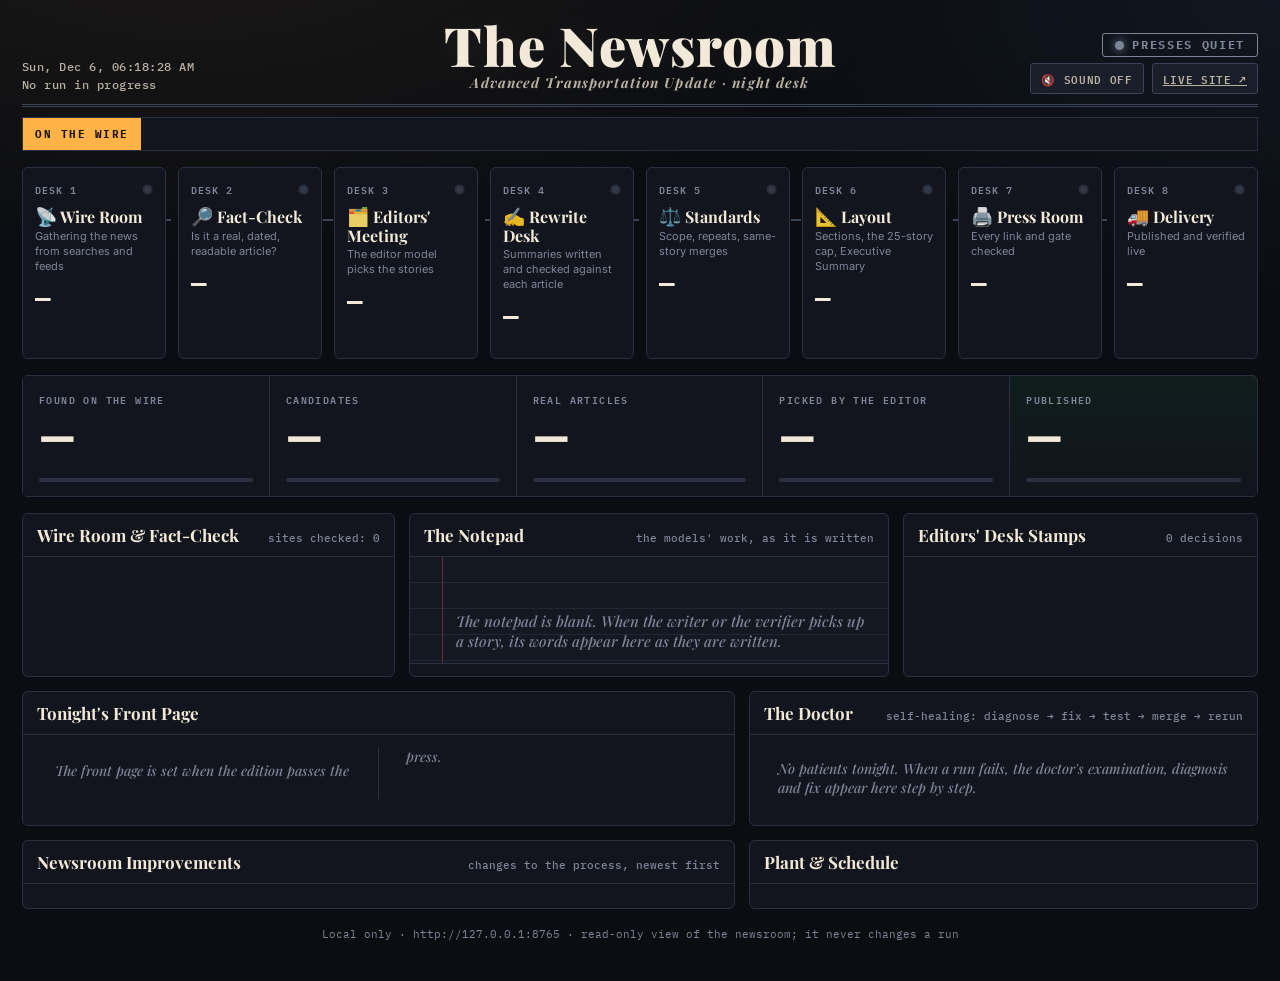
==== dashboard/index.html @ 288a2682 "Local newsroom dashboard: live view of every run at http://127.0.0.1:8765 - newsroom_live.py: best-e" ====
<!doctype html>
<html lang="en">
<head>
<meta charset="utf-8">
<meta name="viewport" content="width=device-width, initial-scale=1">
<title>The Newsroom</title>
<link rel="preconnect" href="https://fonts.googleapis.com">
<link href="https://fonts.googleapis.com/css2?family=Playfair+Display:ital,wght@0,700;0,900;1,700&family=IBM+Plex+Mono:wght@400;600&family=Inter:wght@400;500;600;700&display=swap" rel="stylesheet">
<style>
:root {
  --ink: #0b0d12; --ink2: #12151d; --ink3: #1a1e29; --rule: #2a3040; --rule2: #3a4256;
  --paper: #f2e9d8; --paper-dim: #b9b2a3; --muted: #7d8597;
  --amber: #ffb347; --amber-glow: rgba(255,179,71,.35);
  --green: #3ddc97; --red: #ff5a4e; --blue: #6cb6ff; --violet: #b69cff; --teal: #4fd1c5;
  --serif: "Playfair Display", Georgia, serif; --mono: "IBM Plex Mono", Consolas, monospace; --sans: Inter, "Segoe UI", sans-serif;
}
* { box-sizing: border-box; }
html, body { margin: 0; background: var(--ink); color: var(--paper); font-family: var(--sans); }
body { min-height: 100vh; background:
  radial-gradient(1200px 600px at 15% -10%, rgba(255,179,71,.07), transparent 60%),
  radial-gradient(900px 500px at 100% 0%, rgba(108,182,255,.06), transparent 60%), var(--ink); }
a { color: inherit; }
.wrap { max-width: 1680px; margin: 0 auto; padding: 18px 22px 40px; }

/* Masthead */
.mast { display: grid; grid-template-columns: 1fr auto 1fr; align-items: end; gap: 16px; border-bottom: 3px double var(--rule2); padding-bottom: 10px; }
.mast .left, .mast .right { font: 500 12px/1.5 var(--mono); color: var(--paper-dim); letter-spacing: .04em; }
.mast .right { text-align: right; }
.title { font: 900 54px/1 var(--serif); letter-spacing: .02em; text-align: center; margin: 0; text-shadow: 0 0 30px rgba(242,233,216,.08); }
.title small { display: block; font: italic 700 14px/1.6 var(--serif); color: var(--paper-dim); letter-spacing: .08em; }
.badge { display: inline-flex; align-items: center; gap: 8px; padding: 5px 12px; border-radius: 3px; font: 700 12px/1 var(--mono); letter-spacing: .14em; text-transform: uppercase; border: 1px solid currentColor; }
.badge .dot { width: 9px; height: 9px; border-radius: 50%; background: currentColor; box-shadow: 0 0 10px currentColor; }
.badge.live { color: var(--red); } .badge.live .dot { animation: pulse 1.2s infinite; }
.badge.rehearsal { color: var(--blue); } .badge.doctor { color: var(--violet); } .badge.idle { color: var(--muted); }
.badge.done { color: var(--green); } .badge.failed { color: var(--red); }
@keyframes pulse { 50% { opacity: .25; } }
.controls { display: flex; gap: 8px; justify-content: flex-end; margin-top: 6px; }
.btn { background: var(--ink3); color: var(--paper-dim); border: 1px solid var(--rule2); padding: 5px 10px; border-radius: 3px; font: 600 11px var(--mono); cursor: pointer; letter-spacing: .06em; }
.btn:hover { color: var(--paper); border-color: var(--paper-dim); }

/* Ticker */
.ticker { margin: 10px 0 16px; border: 1px solid var(--rule); background: var(--ink2); height: 34px; overflow: hidden; position: relative; display: flex; align-items: center; }
.ticker .label { flex: none; background: var(--amber); color: #1b1203; font: 800 11px var(--mono); letter-spacing: .14em; padding: 0 12px; height: 100%; display: flex; align-items: center; }
.ticker .track { white-space: nowrap; display: inline-block; padding-left: 100%; animation: scroll 90s linear infinite; font: 500 13px var(--mono); color: var(--paper-dim); }
.ticker .track span { margin-right: 46px; } .ticker .track b { color: var(--amber); font-weight: 600; margin-right: 8px; }
@keyframes scroll { to { transform: translateX(-100%); } }

/* Banner */
.banner { display: none; margin-bottom: 14px; padding: 14px 18px; border-left: 5px solid; background: var(--ink2); font: 600 15px/1.5 var(--sans); }
.banner.show { display: block; animation: slidein .4s ease; }
.banner.ok { border-color: var(--green); } .banner.bad { border-color: var(--red); background: linear-gradient(90deg, rgba(255,90,78,.15), var(--ink2)); }
.banner .big { font: 900 22px var(--serif); letter-spacing: .04em; margin-right: 12px; }
@keyframes slidein { from { opacity: 0; transform: translateY(-6px); } }

/* Floor: the desks */
.floor { position: relative; display: grid; grid-template-columns: repeat(8, 1fr); gap: 12px; margin-bottom: 16px; }
.conveyor { position: absolute; left: 4%; right: 4%; top: 52px; height: 2px; background: repeating-linear-gradient(90deg, var(--rule2) 0 10px, transparent 10px 18px); z-index: 0; }
.desk { position: relative; z-index: 1; background: var(--ink2); border: 1px solid var(--rule); border-radius: 6px; padding: 12px 12px 10px; min-height: 150px; transition: border-color .4s, box-shadow .4s, transform .4s; }
.desk.active { border-color: var(--amber); box-shadow: 0 0 0 1px var(--amber), 0 0 28px var(--amber-glow); transform: translateY(-3px); }
.desk.done { border-color: rgba(61,220,151,.55); }
.desk.failed { border-color: var(--red); box-shadow: 0 0 24px rgba(255,90,78,.35); }
.desk .top { display: flex; align-items: center; justify-content: space-between; }
.desk .num { font: 600 10px var(--mono); color: var(--muted); letter-spacing: .1em; }
.lamp { width: 11px; height: 11px; border-radius: 50%; background: #333a48; box-shadow: inset 0 0 3px #000; }
.desk.active .lamp { background: var(--amber); box-shadow: 0 0 12px var(--amber); animation: pulse 1s infinite; }
.desk.done .lamp { background: var(--green); box-shadow: 0 0 8px var(--green); }
.desk.failed .lamp { background: var(--red); box-shadow: 0 0 12px var(--red); }
.desk h3 { margin: 8px 0 2px; font: 700 16px/1.15 var(--serif); }
.desk .role { font: 400 11px/1.35 var(--sans); color: var(--muted); min-height: 30px; }
.desk .stat { font: 700 26px/1 var(--mono); margin-top: 10px; color: var(--paper); }
.desk .stat small { font: 500 11px var(--mono); color: var(--paper-dim); margin-left: 4px; }
.desk .sub { font: 500 11px/1.4 var(--mono); color: var(--paper-dim); margin-top: 4px; min-height: 16px; }
.desk .icon { font-size: 18px; opacity: .9; }
.paper-fly { position: absolute; top: 46px; width: 14px; height: 10px; background: var(--paper); border-radius: 1px; z-index: 2; box-shadow: 0 0 8px rgba(242,233,216,.6); pointer-events: none; }

/* Funnel */
.funnel { display: grid; grid-template-columns: repeat(5, 1fr); gap: 0; margin-bottom: 16px; border: 1px solid var(--rule); border-radius: 6px; overflow: hidden; }
.fstep { padding: 14px 16px; background: var(--ink2); position: relative; border-right: 1px solid var(--rule); }
.fstep:last-child { border-right: 0; background: linear-gradient(180deg, rgba(61,220,151,.08), var(--ink2)); }
.fstep .k { font: 600 10px var(--mono); letter-spacing: .14em; color: var(--muted); text-transform: uppercase; }
.fstep .v { font: 900 40px/1.1 var(--serif); margin-top: 4px; }
.fstep .d { font: 500 11px var(--mono); color: var(--red); min-height: 14px; }
.fstep .bar { height: 4px; background: var(--rule); margin-top: 8px; border-radius: 2px; overflow: hidden; }
.fstep .bar i { display: block; height: 100%; background: var(--amber); width: 0; transition: width .8s ease; }
.fstep:last-child .bar i { background: var(--green); }

/* Panels */
.grid3 { display: grid; grid-template-columns: 1.05fr 1.35fr 1fr; gap: 14px; margin-bottom: 14px; }
.grid2 { display: grid; grid-template-columns: 1.4fr 1fr; gap: 14px; margin-bottom: 14px; }
.panel { background: var(--ink2); border: 1px solid var(--rule); border-radius: 6px; display: flex; flex-direction: column; min-height: 0; }
.panel > header { display: flex; justify-content: space-between; align-items: baseline; padding: 10px 14px; border-bottom: 1px solid var(--rule); }
.panel > header h2 { margin: 0; font: 700 17px var(--serif); }
.panel > header .meta { font: 500 11px var(--mono); color: var(--muted); }
.scroll { overflow-y: auto; max-height: 470px; padding: 6px 0; }
.grid3 .panel > .scroll { flex: 1; max-height: 700px; }
.scroll::-webkit-scrollbar { width: 8px; } .scroll::-webkit-scrollbar-thumb { background: var(--rule2); border-radius: 4px; }

/* Wire log */
.wl { display: grid; grid-template-columns: 54px 1fr auto; gap: 8px; padding: 4px 14px; font: 400 12px/1.45 var(--mono); border-bottom: 1px dashed rgba(58,66,86,.45); animation: fadein .35s ease; }
.wl .t { color: var(--muted); } .wl .h { color: var(--paper); overflow: hidden; text-overflow: ellipsis; white-space: nowrap; }
.wl .h em { color: var(--paper-dim); font-style: normal; }
.wl .r { font-weight: 600; } .wl .r.ok { color: var(--green); } .wl .r.no { color: var(--red); } .wl .r.info { color: var(--blue); }
.wl .why { grid-column: 2 / 4; color: var(--muted); font-size: 11px; margin-top: -2px; overflow: hidden; text-overflow: ellipsis; white-space: nowrap; }
@keyframes fadein { from { opacity: 0; transform: translateX(-4px); } }

/* Notepad */
.notepad { position: relative; flex: 1; background:
  repeating-linear-gradient(180deg, transparent 0 25px, rgba(108,182,255,.10) 25px 26px), #141821; padding: 14px 18px 12px 46px; height: 470px; overflow: hidden; display: flex; flex-direction: column; }
.np-body { flex: 1; min-height: 0; overflow-y: auto; scrollbar-width: none; } .np-body::-webkit-scrollbar { display: none; }
.notepad::before { content: ""; position: absolute; left: 32px; top: 0; bottom: 0; width: 1px; background: rgba(255,90,78,.35); }
.np-head { font: 600 11px var(--mono); color: var(--amber); letter-spacing: .1em; text-transform: uppercase; display: flex; gap: 10px; align-items: center; flex-wrap: wrap; }
.np-head .who { color: #1b1203; background: var(--amber); padding: 2px 7px; border-radius: 2px; }
.np-head .who.verifier { background: var(--violet); }
.np-subject { font: italic 700 17px/1.3 var(--serif); color: var(--paper); margin: 8px 0 10px; }
.np-text { font: 400 13.5px/26px var(--mono); color: #dfe6f3; white-space: pre-wrap; word-break: break-word; }
.np-text .cur { display: inline-block; width: 8px; height: 15px; background: var(--amber); vertical-align: -2px; animation: pulse .8s infinite; }
.np-idle { color: var(--muted); font: italic 500 15px var(--serif); margin-top: 40px; }
.np-history { border-top: 1px solid var(--rule); padding: 6px 0; max-height: 170px; overflow-y: auto; }
.np-hist { display: grid; grid-template-columns: 54px 120px 1fr; gap: 8px; padding: 3px 14px; font: 400 11.5px/1.4 var(--mono); color: var(--paper-dim); cursor: pointer; }
.np-hist:hover { background: var(--ink3); } .np-hist .p { color: var(--amber); overflow: hidden; text-overflow: ellipsis; white-space: nowrap; }
.np-hist .s { overflow: hidden; text-overflow: ellipsis; white-space: nowrap; }

/* Stamps */
.card { position: relative; margin: 8px 12px; padding: 10px 12px 10px; background: var(--paper); color: #1d1a14; border-radius: 2px; box-shadow: 0 3px 0 rgba(0,0,0,.35); animation: drop .35s cubic-bezier(.2,1.4,.4,1); }
.card .ct { font: 700 13px/1.3 var(--serif); padding-right: 92px; }
.card .cr { font: 400 11px/1.4 var(--sans); color: #5b5446; margin-top: 4px; padding-right: 10px; }
.stamp { position: absolute; right: 8px; top: 8px; transform: rotate(-9deg); font: 900 11px var(--mono); letter-spacing: .1em; padding: 3px 6px; border: 2.5px solid; border-radius: 3px; opacity: .88; mix-blend-mode: multiply; animation: thunk .3s ease-out; }
.st-green { color: #0f8a55; } .st-red { color: #c62f24; } .st-blue { color: #1f6fbf; } .st-violet { color: #6a46c9; } .st-amber { color: #b0650a; } .st-gray { color: #6b6b6b; }
@keyframes drop { from { opacity: 0; transform: translateY(-14px) rotate(-1deg); } }
@keyframes thunk { 0% { transform: rotate(-9deg) scale(2.2); opacity: 0; } 70% { transform: rotate(-9deg) scale(.92); opacity: .95; } }
.filters { display: flex; flex-wrap: wrap; gap: 6px; padding: 8px 12px 0; }
.chip { font: 600 10px var(--mono); padding: 3px 7px; border-radius: 10px; background: var(--ink3); border: 1px solid var(--rule2); color: var(--paper-dim); cursor: pointer; letter-spacing: .05em; }
.chip.on { background: var(--paper); color: var(--ink); }

/* Front page */
.front { padding: 12px 18px 16px; columns: 2; column-gap: 28px; column-rule: 1px solid var(--rule); }
.front section { break-inside: avoid; margin-bottom: 14px; }
.front h4 { margin: 0 0 6px; font: 700 11px var(--mono); letter-spacing: .14em; text-transform: uppercase; color: var(--amber); border-bottom: 1px solid var(--rule); padding-bottom: 4px; }
.front a { display: block; font: 700 14px/1.3 var(--serif); text-decoration: none; margin: 6px 0; }
.front a:hover { color: var(--amber); }
.front a span { display: block; font: 400 11px var(--mono); color: var(--muted); margin-top: 2px; }

/* Doctor */
.steps { padding: 10px 14px 14px; }
.step { display: grid; grid-template-columns: 24px 1fr; gap: 10px; padding: 6px 0; position: relative; }
.step::before { content: ""; position: absolute; left: 11px; top: 26px; bottom: -6px; width: 2px; background: var(--rule2); }
.step:last-child::before { display: none; }
.step .b { width: 24px; height: 24px; border-radius: 50%; border: 2px solid var(--violet); display: grid; place-items: center; font: 700 11px var(--mono); color: var(--violet); background: var(--ink); }
.step .k { font: 700 12px var(--mono); letter-spacing: .08em; text-transform: uppercase; color: var(--violet); }
.step .x { font: 400 12.5px/1.45 var(--sans); color: var(--paper); margin-top: 2px; }
.step pre { white-space: pre-wrap; font: 400 11px/1.4 var(--mono); color: var(--paper-dim); background: var(--ink); border: 1px solid var(--rule); padding: 8px; margin: 6px 0 0; max-height: 140px; overflow: auto; }
.empty { color: var(--muted); font: italic 500 14px var(--serif); padding: 14px; }

/* Status + timeline */
.status { display: grid; grid-template-columns: 1fr 1fr; gap: 10px; padding: 12px 14px; }
.svc { display: flex; align-items: center; gap: 8px; font: 500 12px var(--mono); }
.svc .lamp.on { background: var(--green); box-shadow: 0 0 8px var(--green); } .svc .lamp.off { background: var(--red); box-shadow: 0 0 8px var(--red); }
.gauge { grid-column: 1 / 3; }
.gauge .lbl { display: flex; justify-content: space-between; font: 500 11px var(--mono); color: var(--paper-dim); }
.gauge .g { height: 8px; background: var(--rule); border-radius: 4px; overflow: hidden; margin-top: 4px; }
.gauge .g i { display: block; height: 100%; background: linear-gradient(90deg, var(--green), var(--amber), var(--red)); transition: width 1s; }
.sched { grid-column: 1 / 3; border-top: 1px solid var(--rule); padding-top: 8px; }
.sched div { display: grid; grid-template-columns: 96px 1fr; font: 400 12px/1.7 var(--mono); color: var(--paper-dim); }
.sched b { color: var(--amber); font-weight: 600; }
.countdown { grid-column: 1 / 3; text-align: center; border: 1px solid var(--rule2); border-radius: 6px; padding: 10px; background: var(--ink); }
.countdown .k { font: 600 10px var(--mono); letter-spacing: .16em; color: var(--muted); }
.countdown .v { font: 700 34px/1.1 var(--mono); color: var(--amber); }
.tl { padding: 6px 14px 12px; }
.tl .it { display: grid; grid-template-columns: 92px 1fr; gap: 10px; padding: 7px 0; border-bottom: 1px dashed rgba(58,66,86,.5); }
.tl .w { font: 600 11px var(--mono); color: var(--muted); }
.tl .h { font: 700 13px var(--serif); } .tl .h .by { font: 600 9px var(--mono); padding: 1px 5px; border-radius: 2px; margin-left: 6px; letter-spacing: .08em; vertical-align: 2px; }
.tl .h .by.c { background: rgba(255,179,71,.18); color: var(--amber); } .tl .h .by.d { background: rgba(182,156,255,.18); color: var(--violet); }
.tl .t { font: 400 11.5px/1.45 var(--sans); color: var(--paper-dim); margin-top: 2px; }
footer.foot { color: var(--muted); font: 400 11px var(--mono); text-align: center; margin-top: 18px; }

@media (max-width: 1250px) { .floor { grid-template-columns: repeat(4, 1fr); } .conveyor { display: none; } .grid3, .grid2 { grid-template-columns: 1fr; } .funnel { grid-template-columns: repeat(2, 1fr); } }
@media (max-width: 640px) { .wrap { padding: 12px 16px 30px; } .floor { grid-template-columns: 1fr 1fr; } .title { font-size: 34px; } .mast { grid-template-columns: 1fr; } .mast .right { text-align: left; } .front { columns: 1; } }
</style>
</head>
<body>
<div class="wrap">
  <div class="mast">
    <div class="left"><div id="clock">—</div><div id="runlabel">No run in progress</div><div id="elapsed"></div></div>
    <h1 class="title">The Newsroom<small>Advanced Transportation Update · night desk</small></h1>
    <div class="right">
      <span id="badge" class="badge idle"><span class="dot"></span><span id="badgetext">Presses quiet</span></span>
      <div class="controls"><button class="btn" id="sound">🔇 SOUND OFF</button><a class="btn" href="https://news.peterjwhite.org" target="_blank" rel="noopener">LIVE SITE ↗</a></div>
    </div>
  </div>

  <div class="ticker"><div class="label">ON THE WIRE</div><div class="track" id="ticker"><span>Waiting for the first wire of the night…</span></div></div>
  <div class="banner" id="banner"></div>

  <div class="floor" id="floor"><div class="conveyor"></div></div>

  <div class="funnel" id="funnel"></div>

  <div class="grid3">
    <div class="panel">
      <header><h2>Wire Room &amp; Fact-Check</h2><span class="meta" id="wiremeta">sites checked: 0</span></header>
      <div class="scroll" id="wirelog"></div>
    </div>
    <div class="panel">
      <header><h2>The Notepad</h2><span class="meta" id="npmeta">the models' work, as it is written</span></header>
      <div class="notepad" id="notepad"><div class="np-idle">The notepad is blank. When the writer or the verifier picks up a story, its words appear here as they are written.</div></div>
      <div class="np-history" id="nphistory"></div>
    </div>
    <div class="panel">
      <header><h2>Editors' Desk Stamps</h2><span class="meta" id="stampmeta">0 decisions</span></header>
      <div class="filters" id="filters"></div>
      <div class="scroll" id="stamps"></div>
    </div>
  </div>

  <div class="grid2">
    <div class="panel">
      <header><h2 id="fronttitle">Tonight's Front Page</h2><span class="meta" id="frontmeta"></span></header>
      <div class="front" id="front"><div class="empty">The front page is set when the edition passes the press.</div></div>
    </div>
    <div class="panel">
      <header><h2>The Doctor</h2><span class="meta">self-healing: diagnose → fix → test → merge → rerun</span></header>
      <div class="steps" id="doctor"><div class="empty">No patients tonight. When a run fails, the doctor's examination, diagnosis and fix appear here step by step.</div></div>
    </div>
  </div>

  <div class="grid2">
    <div class="panel">
      <header><h2>Newsroom Improvements</h2><span class="meta">changes to the process, newest first</span></header>
      <div class="tl scroll" id="timeline"></div>
    </div>
    <div class="panel">
      <header><h2>Plant &amp; Schedule</h2><span class="meta" id="statusmeta"></span></header>
      <div class="status" id="status"></div>
    </div>
  </div>
  <footer class="foot">Local only · http://127.0.0.1:8765 · read-only view of the newsroom; it never changes a run</footer>
</div>

<script>
"use strict";
const DESKS = [
  { id: "wire", name: "Wire Room", icon: "📡", role: "Gathering the news from searches and feeds" },
  { id: "factcheck", name: "Fact-Check", icon: "🔎", role: "Is it a real, dated, readable article?" },
  { id: "editors", name: "Editors' Meeting", icon: "🗂️", role: "The editor model picks the stories" },
  { id: "rewrite", name: "Rewrite Desk", icon: "✍️", role: "Summaries written and checked against each article" },
  { id: "standards", name: "Standards", icon: "⚖️", role: "Scope, repeats, same-story merges" },
  { id: "layout", name: "Layout", icon: "📐", role: "Sections, the 25-story cap, Executive Summary" },
  { id: "press", name: "Press Room", icon: "🖨️", role: "Every link and gate checked" },
  { id: "delivery", name: "Delivery", icon: "🚚", role: "Published and verified live" },
];
const STAMP_COLORS = { "APPROVED": "green", "VERIFIED": "green", "OFFICIAL SOURCE": "green", "SPIKED": "red", "OFF-TOPIC": "red", "REPEAT": "gray",
  "CUT FOR SPACE": "amber", "MERGED": "blue", "MOVED": "blue", "REWRITTEN": "violet", "FALLBACK": "amber", "SET ASIDE": "gray",
  "NOT THE LEAD": "gray", "DEAD LINK": "red", "REFUSED": "red", "UPDATE": "blue" };
const $ = (id) => document.getElementById(id);
const esc = (s) => String(s ?? "").replace(/[&<>"]/g, (c) => ({ "&": "&amp;", "<": "&lt;", ">": "&gt;", '"': "&quot;" }[c]));
const hhmm = (t) => { try { return new Date(t).toLocaleTimeString([], { hour: "2-digit", minute: "2-digit", second: "2-digit", hour12: false }); } catch { return ""; } };

let S;
function fresh() {
  return { mode: null, label: "", started: null, ended: null, status: null, active: null, desk: {}, stamps: [], stampFilter: "ALL",
    wire: [], ticker: [], ink: null, history: [], doctor: [], checked: 0, kept: 0, spiked: 0, picks: 0, picked: null,
    gathered: null, candidates: null, written: 0, published: null, front: null, final: {} };
}
S = fresh();
let replaying = false;

/* ---------- sound (off by default) ---------- */
let soundOn = false, actx = null, lastTick = 0;
try { soundOn = localStorage.getItem("newsroom-sound") === "on"; } catch {}
function tone(freq, dur, type = "square", vol = 0.03) {
  if (!soundOn || replaying) return;
  try {
    actx = actx || new (window.AudioContext || window.webkitAudioContext)();
    const o = actx.createOscillator(), g = actx.createGain();
    o.type = type; o.frequency.value = freq; g.gain.value = vol;
    g.gain.exponentialRampToValueAtTime(0.0001, actx.currentTime + dur);
    o.connect(g); g.connect(actx.destination); o.start(); o.stop(actx.currentTime + dur);
  } catch {}
}
const sfx = {
  tick() { const n = performance.now(); if (n - lastTick > 70) { lastTick = n; tone(1800 + Math.random() * 400, 0.025, "square", 0.012); } },
  stamp() { tone(110, 0.12, "triangle", 0.09); },
  bell() { tone(1318, 0.9, "sine", 0.05); setTimeout(() => tone(1760, 0.8, "sine", 0.04), 140); },
  alarm() { tone(220, 0.35, "sawtooth", 0.05); setTimeout(() => tone(185, 0.45, "sawtooth", 0.05), 380); },
};
function paintSound() { $("sound").textContent = soundOn ? "🔊 SOUND ON" : "🔇 SOUND OFF"; }
$("sound").onclick = () => { soundOn = !soundOn; try { localStorage.setItem("newsroom-sound", soundOn ? "on" : "off"); } catch {} paintSound(); sfx.tick(); };
paintSound();

/* ---------- desks ---------- */
function buildFloor() {
  const floor = $("floor");
  floor.querySelectorAll(".desk").forEach((d) => d.remove());
  DESKS.forEach((d, i) => {
    const el = document.createElement("div");
    el.className = "desk"; el.id = "desk-" + d.id;
    el.innerHTML = `<div class="top"><span class="num">DESK ${i + 1}</span><span class="lamp"></span></div>
      <h3><span class="icon">${d.icon}</span> ${d.name}</h3><div class="role">${d.role}</div>
      <div class="stat" id="stat-${d.id}">—</div><div class="sub" id="sub-${d.id}"></div>`;
    floor.appendChild(el);
  });
}
function setStat(id, main, small = "", sub) {
  const s = $("stat-" + id); if (!s) return;
  s.innerHTML = `${esc(main)}${small ? `<small>${esc(small)}</small>` : ""}`;
  if (sub !== undefined) $("sub-" + id).textContent = sub;
}
function activate(id) {
  if (!DESKS.some((d) => d.id === id)) return;
  const order = DESKS.map((d) => d.id), idx = order.indexOf(id);
  if (S.active && order.indexOf(S.active) > idx) return; // never go backwards (late events from a slower step)
  order.forEach((d, i) => {
    const el = $("desk-" + d); if (!el) return;
    el.classList.toggle("active", i === idx);
    if (i < idx) el.classList.add("done");
  });
  if (S.active !== id && !replaying) flyPaper(S.active, id);
  S.active = id;
}
function flyPaper(from, to) {
  const f = $("desk-" + from), t = $("desk-" + to), floor = $("floor");
  if (!f || !t) return;
  const fr = floor.getBoundingClientRect(), a = f.getBoundingClientRect(), b = t.getBoundingClientRect();
  const p = document.createElement("div"); p.className = "paper-fly";
  p.style.left = (a.left - fr.left + a.width / 2) + "px"; floor.appendChild(p);
  p.animate([{ left: p.style.left, opacity: 1 }, { left: (b.left - fr.left + b.width / 2) + "px", opacity: 0.2 }], { duration: 900, easing: "ease-in-out" })
    .onfinish = () => p.remove();
}

/* ---------- funnel ---------- */
function renderFunnel() {
  const steps = [
    ["Found on the wire", S.gathered], ["Candidates", S.candidates], ["Real articles", S.kept || null],
    ["Picked by the editor", S.picked], ["Published", S.published],
  ];
  const top = Math.max(...steps.map((s) => s[1] || 0), 1);
  $("funnel").innerHTML = steps.map(([k, v], i) => {
    const prev = i ? steps[i - 1][1] : null;
    const final = [true, true, S.final.factcheck, S.final.editors, S.final.press][i];
    const drop = !final ? (v != null ? "counting…" : "") : v != null && prev != null && prev > v ? `−${prev - v} cut` : "";
    return `<div class="fstep"><div class="k">${k}</div><div class="v">${v == null ? "—" : v}</div><div class="d">${drop}</div>
      <div class="bar"><i style="width:${v ? Math.max(3, (100 * v) / top) : 0}%"></i></div></div>`;
  }).join("");
}

/* ---------- wire log + ticker ---------- */
const wireRow = (w) => `<div class="wl"><span class="t">${hhmm(w.t)}</span><span class="h">${w.head}</span><span class="r ${w.cls}">${esc(w.res)}</span>${w.why ? `<span class="why">${esc(w.why)}</span>` : ""}</div>`;
function wireLine(t, head, res, cls, why) {
  const w = { t, head, res, cls, why };
  S.wire.unshift(w); S.wire.length = Math.min(S.wire.length, 250);
  if (replaying) return;
  const box = $("wirelog"); box.querySelector(".empty")?.remove();
  box.insertAdjacentHTML("afterbegin", wireRow(w));  // only the new row animates in
  while (box.children.length > 160) box.lastElementChild.remove();
  wireMeta();
}
function wireMeta() { $("wiremeta").textContent = `sites checked: ${S.checked} · kept ${S.kept} · spiked ${S.spiked}`; }
function renderWire() {
  $("wirelog").innerHTML = S.wire.slice(0, 160).map(wireRow).join("") || `<div class="empty">Quiet on the wire.</div>`;
  $("wirelog").querySelectorAll(".wl").forEach((r) => r.style.animation = "none");
  wireMeta();
}
function addTicker(items) {
  S.ticker.push(...items); S.ticker = S.ticker.slice(-60);
  if (!replaying) renderTicker();
}
// The ticker takes new headlines only between passes, so the scroll never jumps back to the start.
let tickerStale = false;
function renderTicker(force) {
  if (!S.ticker.length) return;
  const track = $("ticker");
  if (!force && track.dataset.live) { tickerStale = true; return; }
  track.dataset.live = "1"; tickerStale = false;
  track.innerHTML = S.ticker.slice(-40).map((x) => `<span><b>${esc(x.source || "WIRE")}</b>${esc(x.title)}</span>`).join("");
}
$("ticker").addEventListener("animationiteration", () => { if (tickerStale) renderTicker(true); });

/* ---------- notepad ---------- */
function inkStart(e) {
  if (S.ink) inkEnd({ id: S.ink.id, ok: true });
  S.ink = { id: e.id, label: e.label, model: e.model, subject: e.subject, text: "", t: e.t, purpose: e.purpose };
  activate(e.desk);
  if (!replaying) renderInk();
}
function inkWrite(e) {
  if (!S.ink || S.ink.id !== e.id) return;
  S.ink.text += e.text; if (S.ink.text.length > 6000) S.ink.text = "…" + S.ink.text.slice(-5000);
  if (!replaying) { renderInk(); sfx.tick(); }
}
function inkEnd(e) {
  if (!S.ink || S.ink.id !== e.id) return;
  S.history.unshift({ ...S.ink, ok: e.ok !== false });
  S.history.length = Math.min(S.history.length, 120);
  if (S.ink.purpose === "story_summary") { S.written++; setStat("rewrite", S.written, " written"); }
  if (!replaying) { renderHistory(); renderInk(S.history[0]); }
}
// Fields the editor still fills in but nobody reads (the retired "Administration wins" feature, ids).
const QUIET_KEYS = /^(win_|eo_|is_administration_win|innovative_uas_use|confidence|primary_article_id|cluster_id|article_ids)/;
function prettyInk(text) {
  // Structured answers arrive as JSON; show them as plain notes while they are typed.
  const lines = text.replace(/[{}\[\]]/g, "").replace(/"([a-z_]+)":\s*/g, (m, k) => `\n@@${k}@@`).split("\n");
  return lines.map((line) => {
    const m = line.match(/^@@([a-z_]+)@@(.*)$/);
    if (!m) return /^[\s",.:…]*$/.test(line) || /^[a-z_]*":/.test(line.trim()) ? null : line.trim();
    const key = m[1], value = m[2].trim().replace(/,$/, "");
    if (QUIET_KEYS.test(key) || /^(false|""|null|)$/.test(value)) return null;
    const label = key === "canonical_title" ? "STORY" : key.replace(/_/g, " ").toUpperCase();
    return `${label}: ${value.replace(/^"|"$/g, "")}`;
  }).filter((l) => l).join("\n");
}
function renderInk(item) {
  const ink = item || S.ink;
  if (!ink) return;
  const verifier = /gemma/i.test(ink.model || "");
  $("notepad").innerHTML = `<div class="np-head"><span class="who ${verifier ? "verifier" : ""}">${verifier ? "VERIFIER" : "WRITER"} · ${esc(ink.model)}</span><span>${esc(ink.label)}</span><span style="color:var(--muted)">${hhmm(ink.t)}</span></div>
    <div class="np-subject">${esc(ink.subject || "")}</div><div class="np-body"><div class="np-text">${esc(prettyInk(ink.text))}${item ? "" : '<span class="cur"></span>'}</div></div>`;
  const body = $("notepad").querySelector(".np-body"); body.scrollTop = body.scrollHeight;
}
function renderHistory() {
  $("nphistory").innerHTML = S.history.slice(0, 60).map((h, i) =>
    `<div class="np-hist" data-i="${i}"><span>${hhmm(h.t)}</span><span class="p">${esc(h.label)}</span><span class="s">${h.ok ? "" : "⚠ "}${esc(h.subject || h.text.slice(0, 80))}</span></div>`).join("");
  $("npmeta").textContent = `${S.history.length} notes so far`;
}
$("nphistory").onclick = (ev) => { const r = ev.target.closest(".np-hist"); if (r) renderInk(S.history[+r.dataset.i]); };

/* ---------- stamps ---------- */
const stampCard = (s) => `<div class="card"><div class="ct">${esc(s.title || "(edition)")}</div>
      <div class="cr">${esc(s.reason)}</div><span class="stamp st-${STAMP_COLORS[s.stamp] || "gray"}">${esc(s.stamp)}</span></div>`;
let stampChips = 0;
function addStamp(stamp, title, reason, desk, t) {
  const s = { stamp, title, reason, desk, t };
  S.stamps.unshift(s); S.stamps.length = Math.min(S.stamps.length, 600);
  if (replaying) return;
  if (S.stampFilter === "ALL" || S.stampFilter === stamp) {
    const box = $("stamps"); box.querySelector(".empty")?.remove();
    box.insertAdjacentHTML("afterbegin", stampCard(s));
    while (box.children.length > 80) box.lastElementChild.remove();
  }
  clearTimeout(stampChips); stampChips = setTimeout(renderChips, 400);
  sfx.stamp();
}
function renderChips() {
  const counts = {}; S.stamps.forEach((s) => counts[s.stamp] = (counts[s.stamp] || 0) + 1);
  const kinds = ["ALL", ...Object.keys(counts).sort((a, b) => counts[b] - counts[a])];
  $("filters").innerHTML = kinds.map((k) => `<span class="chip ${S.stampFilter === k ? "on" : ""}" data-k="${k}">${k}${k === "ALL" ? "" : " " + counts[k]}</span>`).join("");
  $("stampmeta").textContent = `${S.stamps.length} decisions`;
}
function renderStamps() {
  renderChips();
  const list = S.stamps.filter((s) => S.stampFilter === "ALL" || s.stamp === S.stampFilter).slice(0, 80);
  $("stamps").innerHTML = list.map(stampCard).join("") || `<div class="empty">No decisions yet.</div>`;
  $("stamps").querySelectorAll(".card, .stamp").forEach((c) => c.style.animation = "none");
}
$("filters").onclick = (ev) => { const c = ev.target.closest(".chip"); if (c) { S.stampFilter = c.dataset.k; renderStamps(); } };

/* ---------- front page ---------- */
function renderFront(sections, title, meta) {
  $("fronttitle").textContent = title; $("frontmeta").textContent = meta || "";
  const names = Object.keys(sections || {});
  $("front").innerHTML = names.length ? names.map((n) => `<section><h4>${esc(n)}</h4>${sections[n].map((s) =>
    `<a href="${esc(s.url)}" target="_blank" rel="noopener">${esc(s.title)}<span>${esc(s.source)}</span></a>`).join("")}</section>`).join("")
    : `<div class="empty">The front page is set when the edition passes the press.</div>`;
}

/* ---------- doctor ---------- */
const DOC_STEPS = { exam: "Examination", diagnosis: "Diagnosis", fix: "Fix prepared & tested", merged: "Merged & rerun", held: "Held for your OK", report: "Report" };
function renderDoctor() {
  if (!S.doctor.length) return;
  $("doctor").innerHTML = S.doctor.map((d, i) => `<div class="step"><div class="b">${i + 1}</div><div>
    <div class="k">${esc(DOC_STEPS[d.step] || d.step)} <span style="color:var(--muted);font-weight:400">${hhmm(d.t)}</span></div>
    <div class="x">${esc(d.text)}</div>${d.next_step ? `<div class="x" style="color:var(--paper-dim)">Next: ${esc(d.next_step)}</div>` : ""}
    ${d.files && d.files.length ? `<div class="x" style="color:var(--paper-dim)">Files: ${esc(d.files.join(", "))}</div>` : ""}
    ${d.log_tail ? `<pre>${esc(d.log_tail)}</pre>` : ""}</div></div>`).join("");
}

/* ---------- banner + badge ---------- */
function banner(kind, big, text) {
  const b = $("banner"); b.className = "banner show " + kind; b.innerHTML = `<span class="big">${esc(big)}</span>${esc(text)}`;
}
function badge() {
  const b = $("badge"), map = { edition: ["live", "Live edition"], rehearsal: ["rehearsal", "Rehearsal"], doctor: ["doctor", "Doctor on call"] };
  let [cls, txt] = S.mode ? map[S.mode] || ["live", S.mode] : ["idle", "Presses quiet"];
  if (S.ended) { [cls, txt] = S.status === "ok" ? ["done", S.mode === "rehearsal" ? "Rehearsal done" : "Run complete"] : ["failed", "Run failed"]; }
  b.className = "badge " + cls; $("badgetext").textContent = txt;
  $("runlabel").textContent = S.label || "No run in progress";
}

/* ---------- event handling ---------- */
function handle(e) {
  switch (e.kind) {
    case "run-start":
      S = fresh(); S.mode = e.mode; S.label = e.label; S.started = e.t;
      buildFloor(); $("banner").className = "banner";
      $("doctor").innerHTML = `<div class="empty">No patients tonight. When a run fails, the doctor's examination, diagnosis and fix appear here step by step.</div>`;
      $("notepad").innerHTML = `<div class="np-idle">The notepad is blank. When the writer or the verifier picks up a story, its words appear here as they are written.</div>`;
      $("nphistory").innerHTML = ""; if (!replaying) { renderAll(); sfx.bell(); }
      if (e.mode === "doctor") activate("press");
      break;
    case "run-end":
      S.ended = e.t; S.status = e.status;
      if (e.status === "ok") { DESKS.forEach((d) => { const el = $("desk-" + d.id); if (el && S.active && DESKS.findIndex((x) => x.id === d.id) <= DESKS.findIndex((x) => x.id === S.active)) { el.classList.remove("active"); el.classList.add("done"); } });
        banner("ok", S.mode === "rehearsal" ? "REHEARSAL COMPLETE" : "PUBLISHED", " " + (e.reason || "")); if (!replaying) sfx.bell(); }
      else { const el = $("desk-" + (S.active || "press")); if (el) { el.classList.remove("active"); el.classList.add("failed"); }
        banner("bad", "STOP THE PRESSES", " " + (e.reason || "The run failed.") + "  The doctor and the retry task take it from here."); if (!replaying) sfx.alarm(); }
      break;
    case "desk":
      activate(e.desk);
      if (e.text) wireLine(e.t, `<b style="color:var(--amber)">${esc(DESKS.find((d) => d.id === e.desk)?.name || e.desk)}</b> <em>${esc(e.text)}</em>`, "", "info");
      if (e.desk === "editors" && e.count) setStat("editors", "0", ` of ${e.count}`, `${e.batches || ""} batches`);
      if (e.desk === "standards" && e.count) setStat("standards", e.count, " in");
      if (e.desk === "wire" && e.count) { S.gathered = S.gathered || e.count; setStat("wire", e.count, " items"); }
      break;
    case "feed":
      activate("wire");
      S.gathered = (S.feedTotal = (S.feedTotal || 0) + (e.found || 0));
      setStat("wire", S.feedTotal, " found", `${(S.feeds = (S.feeds || 0) + 1)} searches`);
      wireLine(e.t, `${esc(e.source)} · <em>${esc(e.query)}</em>`, e.error ? "error" : `+${e.found}`, e.error ? "no" : "ok", e.error);
      if (e.sample) addTicker(e.sample);
      break;
    case "tally":
      if (e.desk === "wire") {
        if (e.unique != null) { S.gathered = e.gathered; setStat("wire", e.unique, " unique", `${e.gathered} found · ${e.errors || 0} feed errors`); }
        if (e.candidates != null) { S.candidates = e.candidates; setStat("wire", e.candidates, " candidates", `${e.resolved}/${e.wrappers} links resolved` + (e.unresolved ? ` · ${e.unresolved} lost` : "")); }
        if (e.unresolved > 50) addStamp("SPIKED", `${e.unresolved} Google News links could not be resolved`, "Those stories never reach the fact-check desk. A large number means Google is refusing link resolution.", "wire", e.t);
      }
      if (e.desk === "factcheck") { S.final.factcheck = true; S.kept = e.kept; S.spiked = e.spiked; setStat("factcheck", e.kept, " real", `${e.spiked} spiked`); }
      if (e.desk === "editors") { S.final.editors = true; S.picked = e.picked; setStat("editors", e.picked, ` of ${e.candidates}`, "stories picked"); }
      if (e.desk === "standards") setStat("standards", e.leaving, ` of ${e.entering}`, `${e.entering - e.leaving} removed`);
      if (!replaying) renderFunnel();
      break;
    case "fetch": activate("factcheck"); break;
    case "checked":
      S.checked++; if (e.keep) S.kept++; else S.spiked++;
      setStat("factcheck", S.kept, " real", `${S.spiked} spiked · ${S.checked} read`);
      wireLine(e.t, `${esc(e.host)} · <em>${esc(e.title)}</em>`, e.keep ? "KEPT" : `SPIKED${e.status ? " " + e.status : ""}`, e.keep ? "ok" : "no", e.keep ? "" : e.reason);
      if (e.keep) addTicker([{ source: e.host, title: e.title }]);
      if (!replaying && S.checked % 5 === 0) renderFunnel();
      break;
    case "pick":
      activate("editors"); S.picks++;
      if (e.relevant && !S.final.editors) { S.picked = (S.picked || 0) + 1; setStat("editors", S.picked, " picked", `${S.picks} judged so far`); if (!replaying && S.picks % 3 === 0) renderFunnel(); }
      if (e.relevant) addStamp("APPROVED", e.title, `importance ${e.importance}/10 · ${e.section || ""}${e.reason ? " · " + e.reason : ""}`, "editors", e.t);
      else addStamp("SET ASIDE", e.title, e.reason || "not chosen", "editors", e.t);
      break;
    case "stamp":
      activate(e.desk);
      addStamp(e.stamp, e.title, e.reason, e.desk, e.t);
      break;
    case "ink-start": inkStart(e); break;
    case "ink": inkWrite(e); break;
    case "ink-end": inkEnd(e); break;
    case "gates":
      activate("press"); S.final.press = true; setStat("press", "PASS", "", `${e.stories} stories cleared every gate`);
      if (e.stories) { S.published = e.stories; renderFunnel(); }
      break;
    case "report":
      S.published = e.final_story_count ?? S.published;
      setStat("press", e.validation_status === "passed" ? "PASS" : (e.validation_status || "—"), "", `built in ${Math.round((e.total_build_seconds || 0) / 60)} min · ${e.model_retries || 0} retries`);
      setStat("layout", e.final_story_count, " stories");
      if (!replaying) renderFunnel();
      break;
    case "front-page":
      activate("layout"); S.front = e.sections;
      renderFront(e.sections, S.mode === "rehearsal" ? "Rehearsal Front Page" : "Tonight's Front Page", hhmm(e.t));
      break;
    case "failure":
      banner("bad", "TROUBLE AT THE " + (DESKS.find((d) => d.id === (S.active || "press"))?.name || "PRESS").toUpperCase(), " " + e.text);
      if (!replaying) sfx.alarm();
      break;
    case "doctor":
      S.doctor.push(e); activate("press"); if (!replaying) renderDoctor();
      break;
  }
  if (["desk", "ink-start"].includes(e.kind) && e.desk === "delivery") setStat("delivery", "…", "", e.text || "");
  if (e.kind === "run-end" && e.status === "ok" && S.mode === "edition") setStat("delivery", "LIVE", "", "news.peterjwhite.org");
  if (e.kind === "run-end" && S.mode === "rehearsal") setStat("delivery", "—", "", "not published in a rehearsal");
}
function renderAll() { badge(); renderWire(); renderTicker(); renderStamps(); renderHistory(); renderDoctor(); renderFunnel(); if (S.ink) renderInk(); }

/* ---------- connection ---------- */
function connect() {
  const es = new EventSource("/events");
  es.addEventListener("replay-start", () => { replaying = true; S = fresh(); buildFloor(); });
  es.addEventListener("replay-end", () => { replaying = false; renderAll(); if (S.front) renderFront(S.front, "Tonight's Front Page"); else loadState(); });
  es.onmessage = (m) => { try { handle(JSON.parse(m.data)); if (!replaying) badge(); } catch (err) { console.warn(err); } };
  es.onerror = () => { es.close(); setTimeout(connect, 3000); };
}

/* ---------- state: last edition, plant, schedule, improvements ---------- */
let nextEdition = null;
async function loadState() {
  let st; try { st = await (await fetch("/api/state")).json(); } catch { return; }
  nextEdition = new Date(st.next_edition);
  const le = st.last_edition || {};
  if (!S.front && le.sections) {
    renderFront(le.sections, "Last Published Front Page", `${le.date} · ${le.stories} stories`);
    if (!S.mode) {
      const n = le.qa_notes || {}, q = le.qa_summary || {};
      S.candidates = n.candidates_after_article_check ? null : S.candidates;
      S.kept = n.candidates_after_article_check || 0; S.published = le.stories;
      S.gathered = le.candidates || null; renderFunnel();
      Object.entries(q).forEach(([k, v]) => {});
    }
  }
  const sv = st.services || {}, g = st.gpu || {};
  $("status").innerHTML = `
    <div class="countdown"><div class="k">NEXT EDITION</div><div class="v" id="cd">—</div><div class="k" style="margin-top:4px">${nextEdition.toLocaleString([], { weekday: "long", hour: "2-digit", minute: "2-digit" })} ET</div></div>
    <div class="svc"><span class="lamp ${sv.ollama ? "on" : "off"}"></span>Ollama (models)</div>
    <div class="svc"><span class="lamp ${sv.searxng ? "on" : "off"}"></span>SearXNG (web search)</div>
    <div class="svc" style="grid-column:1/3"><span class="lamp ${st.models && st.models.length ? "on" : ""}"></span>Loaded: ${esc((st.models || []).join(", ") || "none (models load on demand)")}</div>
    <div class="svc" style="grid-column:1/3;color:var(--paper-dim)">Writer ${esc(st.writer)} · Verifier ${esc(st.verifier)}</div>
    ${g.name ? `<div class="gauge"><div class="lbl"><span>${esc(g.name)} · ${g.temp}°C</span><span>${g.util}% busy</span></div><div class="g"><i style="width:${g.util}%"></i></div>
      <div class="lbl" style="margin-top:6px"><span>Memory</span><span>${(g.mem_used / 1024).toFixed(1)} / ${(g.mem_total / 1024).toFixed(1)} GB</span></div><div class="g"><i style="width:${(100 * g.mem_used) / g.mem_total}%"></i></div></div>` : ""}
    <div class="sched">${st.schedule.map((s) => `<div><b>${esc(s.at)}</b><span>${esc(s.what)} · ${esc(s.days)}</span></div>`).join("")}</div>`;
  $("statusmeta").textContent = "refreshed " + hhmm(st.now);
  $("timeline").innerHTML = (st.improvements || []).map((it) => `<div class="it"><div class="w">${esc(it.when)}</div><div>
      <div class="h">${esc(it.title)}<span class="by ${it.by === "Doctor" ? "d" : "c"}">${esc(it.by.toUpperCase())}</span></div><div class="t">${esc(it.text)}</div></div></div>`).join("")
    || `<div class="empty">No changes logged yet.</div>`;
}
function tick() {
  const now = new Date();
  $("clock").textContent = now.toLocaleString([], { weekday: "short", month: "short", day: "numeric", hour: "2-digit", minute: "2-digit", second: "2-digit" });
  if (S.started) {
    const end = S.ended ? new Date(S.ended) : now, s = Math.max(0, Math.round((end - new Date(S.started)) / 1000));
    $("elapsed").textContent = `${S.ended ? "ran" : "running"} ${Math.floor(s / 3600)}h ${String(Math.floor(s / 60) % 60).padStart(2, "0")}m ${String(s % 60).padStart(2, "0")}s`;
  }
  const cd = $("cd");
  if (cd && nextEdition) { const s = Math.max(0, Math.round((nextEdition - now) / 1000));
    cd.textContent = `${String(Math.floor(s / 3600)).padStart(2, "0")}:${String(Math.floor(s / 60) % 60).padStart(2, "0")}:${String(s % 60).padStart(2, "0")}`; }
}
buildFloor(); renderFunnel(); badge(); loadState(); connect();
setInterval(tick, 1000); setInterval(loadState, 30000); tick();
</script>
</body>
</html>
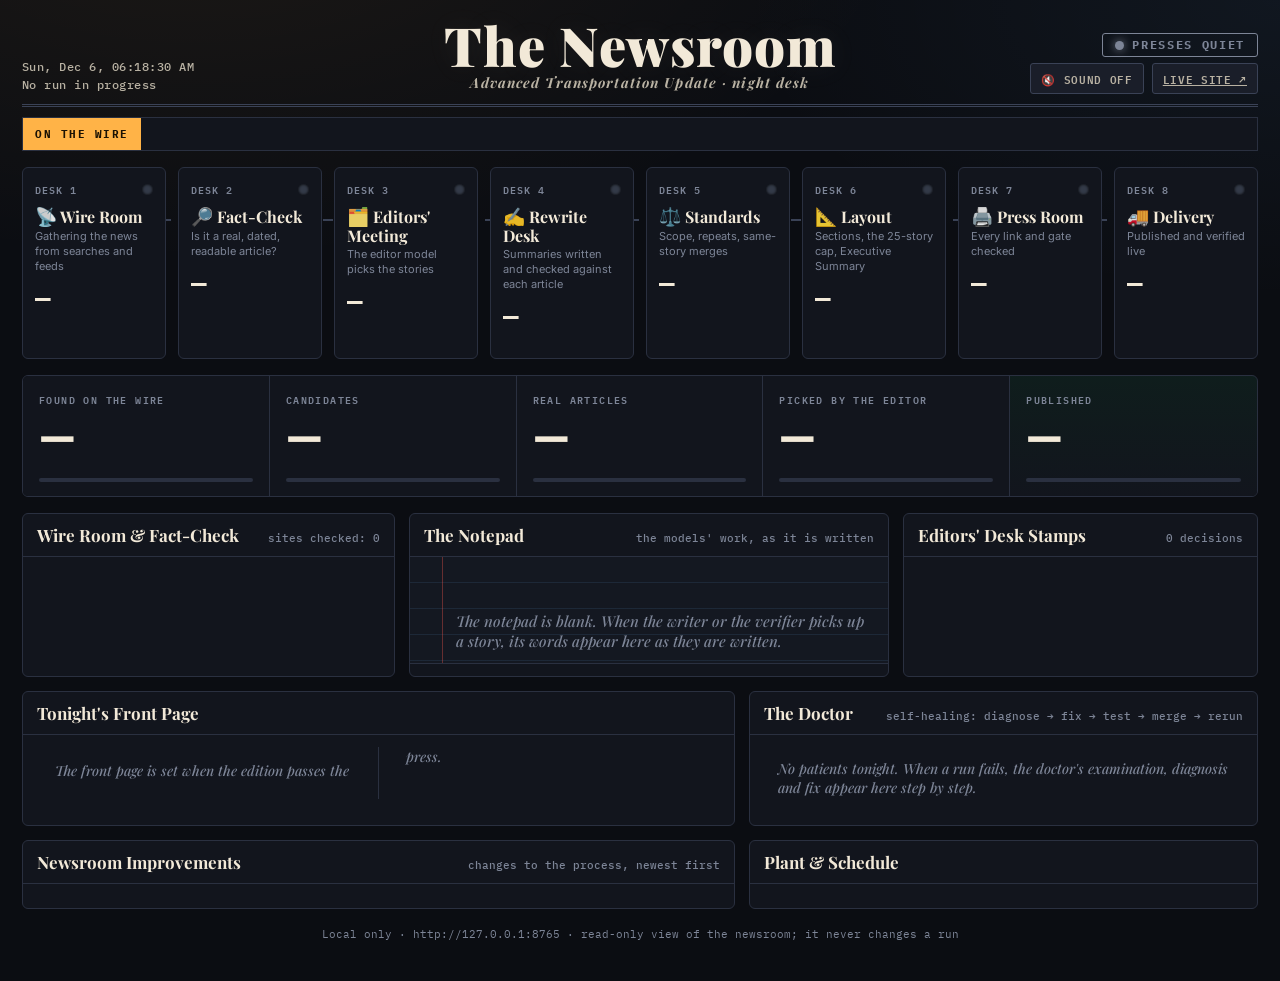
==== commit 095ac5dd: "Dashboard: between runs, the funnel shows the last edition's final numbers Co-Authored-By: Claude Op" ====
--- a/dashboard/index.html
+++ b/dashboard/index.html
@@ -595,11 +595,10 @@
   if (!S.front && le.sections) {
     renderFront(le.sections, "Last Published Front Page", `${le.date} · ${le.stories} stories`);
     if (!S.mode) {
-      const n = le.qa_notes || {}, q = le.qa_summary || {};
-      S.candidates = n.candidates_after_article_check ? null : S.candidates;
+      // Between runs: the last edition's own numbers, final (nothing is "counting").
+      const n = le.qa_notes || {};
       S.kept = n.candidates_after_article_check || 0; S.published = le.stories;
-      S.gathered = le.candidates || null; renderFunnel();
-      Object.entries(q).forEach(([k, v]) => {});
+      S.final = { factcheck: true, editors: true, press: true }; renderFunnel();
     }
   }
   const sv = st.services || {}, g = st.gpu || {};
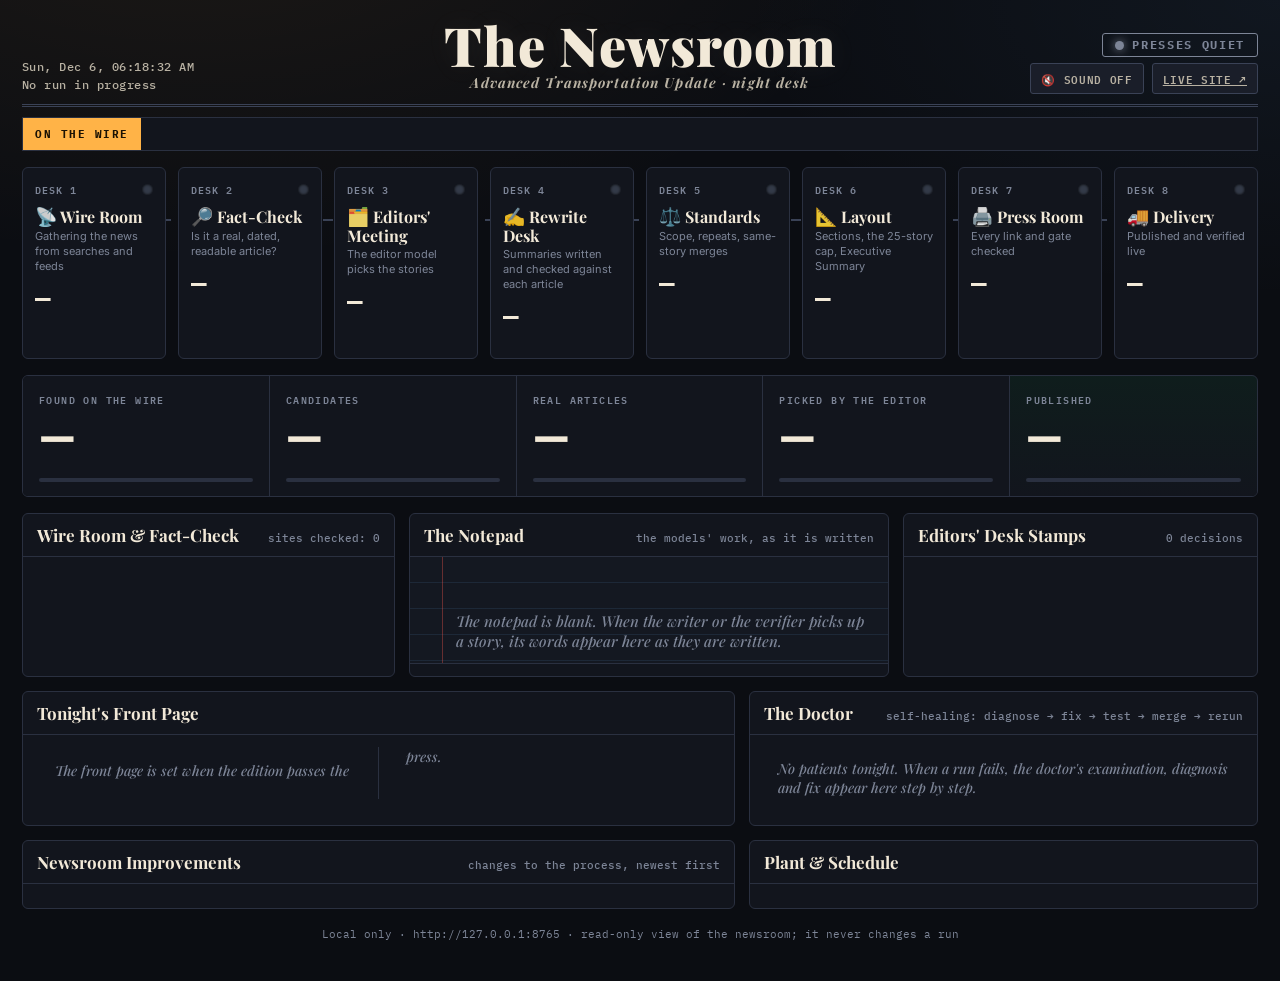
==== commit c79adb39: "Live site, first build: wire, two editing lanes, lead rule, doctor, river page with Desks view Owner" ====
--- a/dashboard/index.html
+++ b/dashboard/index.html
@@ -608,6 +608,9 @@
     <div class="svc"><span class="lamp ${sv.searxng ? "on" : "off"}"></span>SearXNG (web search)</div>
     <div class="svc" style="grid-column:1/3"><span class="lamp ${st.models && st.models.length ? "on" : ""}"></span>Loaded: ${esc((st.models || []).join(", ") || "none (models load on demand)")}</div>
     <div class="svc" style="grid-column:1/3;color:var(--paper-dim)">Writer ${esc(st.writer)} · Verifier ${esc(st.verifier)}</div>
+    ${(() => { const L = st.live_site || {}; return `<div class="svc" style="grid-column:1/3"><span class="lamp ${L.running ? (L.level === "LIVE" ? "on" : "") : "off"}"></span>Live site: ${L.running
+      ? `${esc(L.level)}${L.reason ? " (" + esc(L.reason) + ")" : ""} · ${L.on_page} on the page, ${L.queued} waiting · <a href="${esc(L.preview)}" target="_blank" rel="noopener" style="color:inherit">open</a>`
+      : "not running"}</div>`; })()}
     ${g.name ? `<div class="gauge"><div class="lbl"><span>${esc(g.name)} · ${g.temp}°C</span><span>${g.util}% busy</span></div><div class="g"><i style="width:${g.util}%"></i></div>
       <div class="lbl" style="margin-top:6px"><span>Memory</span><span>${(g.mem_used / 1024).toFixed(1)} / ${(g.mem_total / 1024).toFixed(1)} GB</span></div><div class="g"><i style="width:${(100 * g.mem_used) / g.mem_total}%"></i></div></div>` : ""}
     <div class="sched">${st.schedule.map((s) => `<div><b>${esc(s.at)}</b><span>${esc(s.what)} · ${esc(s.days)}</span></div>`).join("")}</div>`;
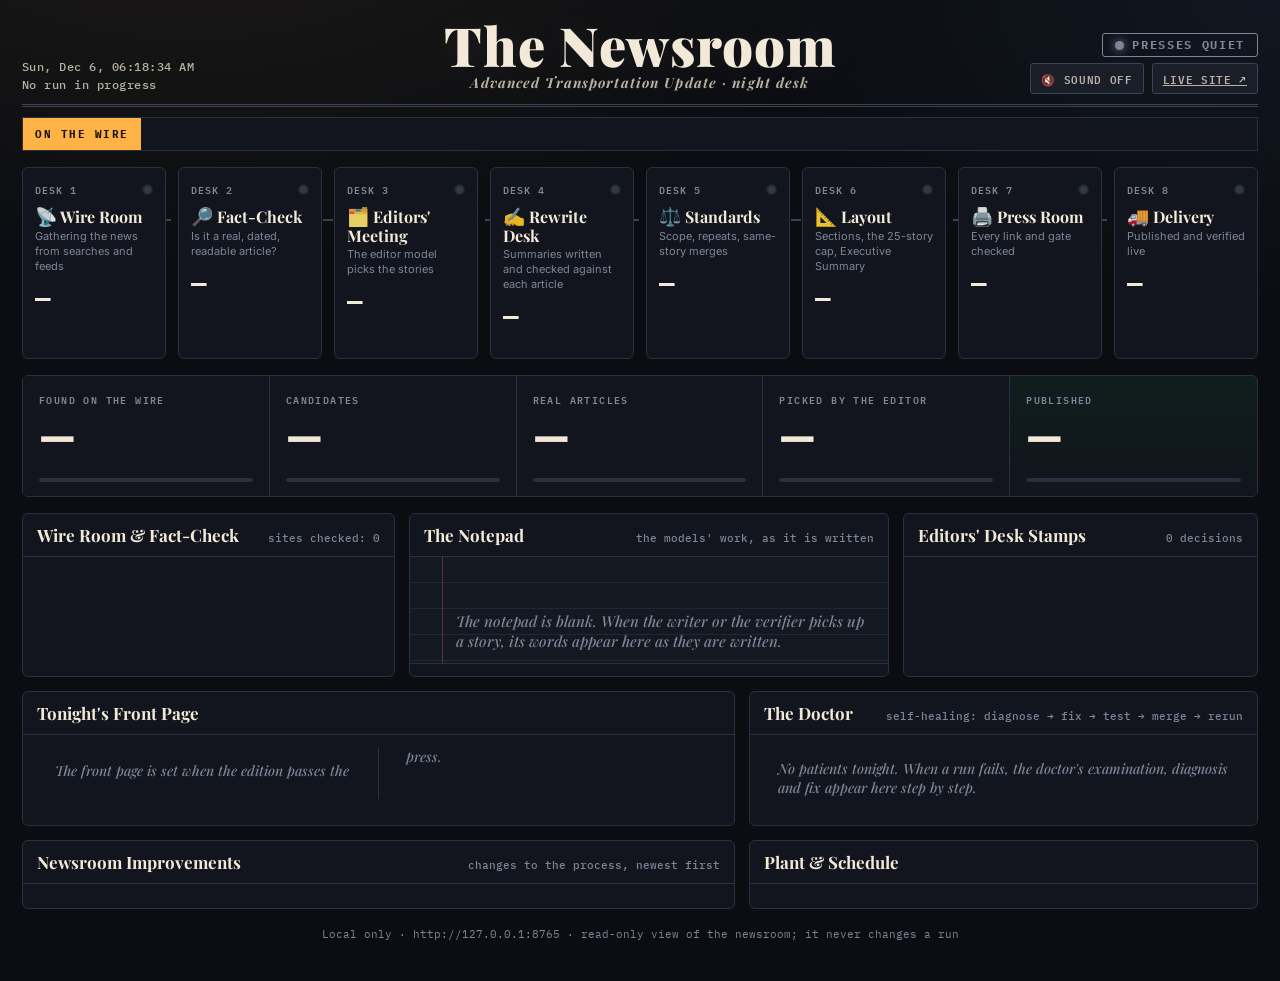
==== commit 6a2e90a2: "Dashboard shows the public feed push and any owner override; docs for the public live site Co-Author" ====
--- a/dashboard/index.html
+++ b/dashboard/index.html
@@ -610,6 +610,8 @@
     <div class="svc" style="grid-column:1/3;color:var(--paper-dim)">Writer ${esc(st.writer)} · Verifier ${esc(st.verifier)}</div>
     ${(() => { const L = st.live_site || {}; return `<div class="svc" style="grid-column:1/3"><span class="lamp ${L.running ? (L.level === "LIVE" ? "on" : "") : "off"}"></span>Live site: ${L.running
       ? `${esc(L.level)}${L.reason ? " (" + esc(L.reason) + ")" : ""} · ${L.on_page} on the page, ${L.queued} waiting · <a href="${esc(L.preview)}" target="_blank" rel="noopener" style="color:inherit">open</a>`
+        + ` · public copy ${L.public_error ? "FAILING: " + esc(L.public_error) : L.public_age == null ? "not pushed yet" : "pushed " + Math.round(L.public_age / 60) + " min ago"}`
+        + (L.held_until ? ` · owner's headline until ${esc(new Date(L.held_until).toLocaleTimeString("en-US", { timeZone: "America/New_York", hour: "numeric", minute: "2-digit" }))}` : "")
       : "not running"}</div>`; })()}
     ${g.name ? `<div class="gauge"><div class="lbl"><span>${esc(g.name)} · ${g.temp}°C</span><span>${g.util}% busy</span></div><div class="g"><i style="width:${g.util}%"></i></div>
       <div class="lbl" style="margin-top:6px"><span>Memory</span><span>${(g.mem_used / 1024).toFixed(1)} / ${(g.mem_total / 1024).toFixed(1)} GB</span></div><div class="g"><i style="width:${(100 * g.mem_used) / g.mem_total}%"></i></div></div>` : ""}
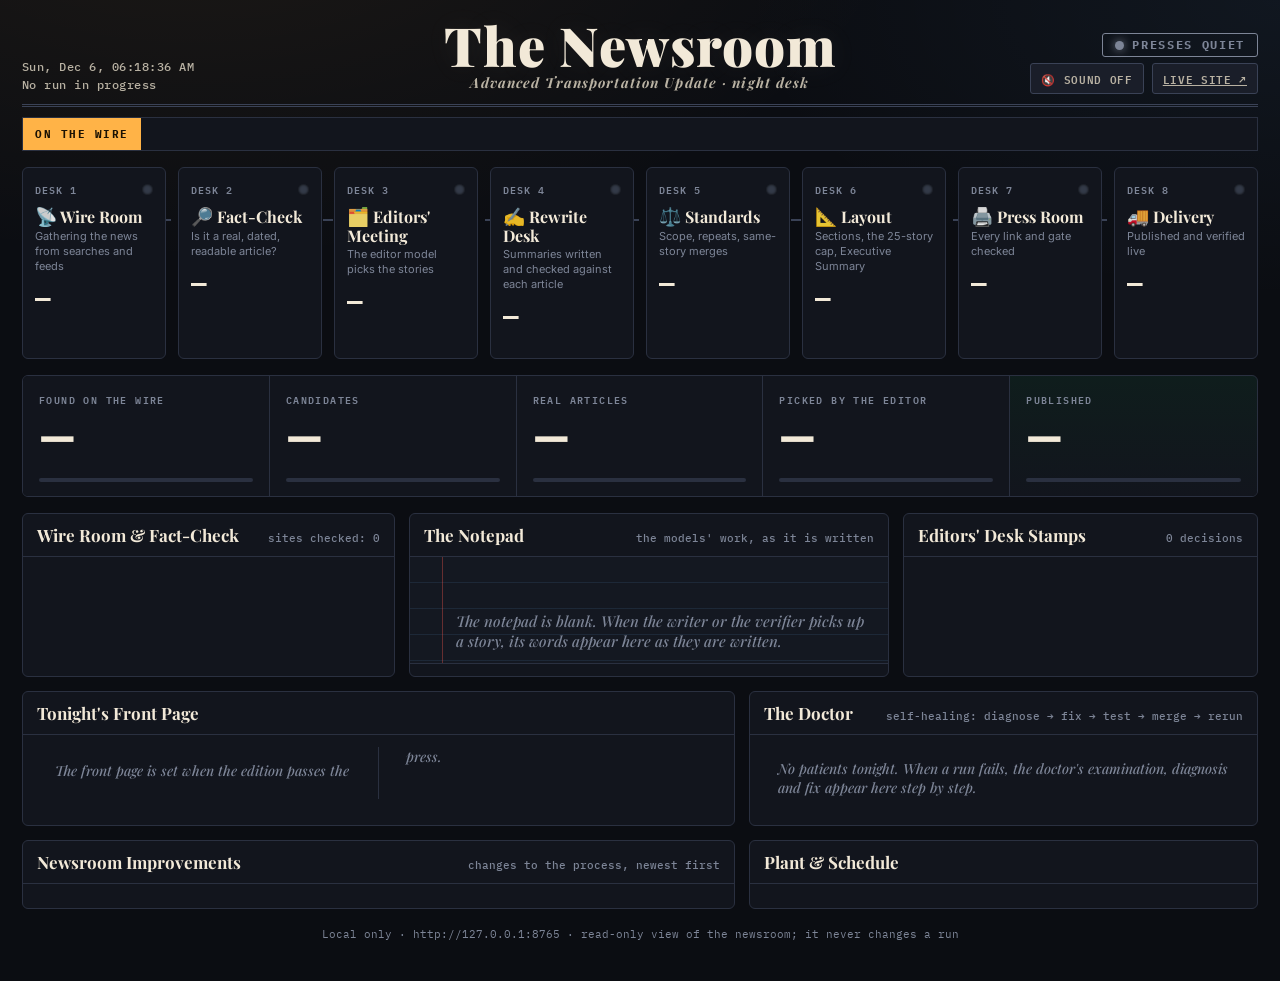
==== commit 8e409e8b: "Move the site to advancedtransportation.live Canonical links, CNAME, footers, the doctor's and the 0" ====
--- a/dashboard/index.html
+++ b/dashboard/index.html
@@ -184,7 +184,7 @@
     <h1 class="title">The Newsroom<small>Advanced Transportation Update · night desk</small></h1>
     <div class="right">
       <span id="badge" class="badge idle"><span class="dot"></span><span id="badgetext">Presses quiet</span></span>
-      <div class="controls"><button class="btn" id="sound">🔇 SOUND OFF</button><a class="btn" href="https://news.peterjwhite.org" target="_blank" rel="noopener">LIVE SITE ↗</a></div>
+      <div class="controls"><button class="btn" id="sound">🔇 SOUND OFF</button><a class="btn" href="https://advancedtransportation.live" target="_blank" rel="noopener">LIVE SITE ↗</a></div>
     </div>
   </div>
 
@@ -572,7 +572,7 @@
       break;
   }
   if (["desk", "ink-start"].includes(e.kind) && e.desk === "delivery") setStat("delivery", "…", "", e.text || "");
-  if (e.kind === "run-end" && e.status === "ok" && S.mode === "edition") setStat("delivery", "LIVE", "", "news.peterjwhite.org");
+  if (e.kind === "run-end" && e.status === "ok" && S.mode === "edition") setStat("delivery", "LIVE", "", "advancedtransportation.live");
   if (e.kind === "run-end" && S.mode === "rehearsal") setStat("delivery", "—", "", "not published in a rehearsal");
 }
 function renderAll() { badge(); renderWire(); renderTicker(); renderStamps(); renderHistory(); renderDoctor(); renderFunnel(); if (S.ink) renderInk(); }
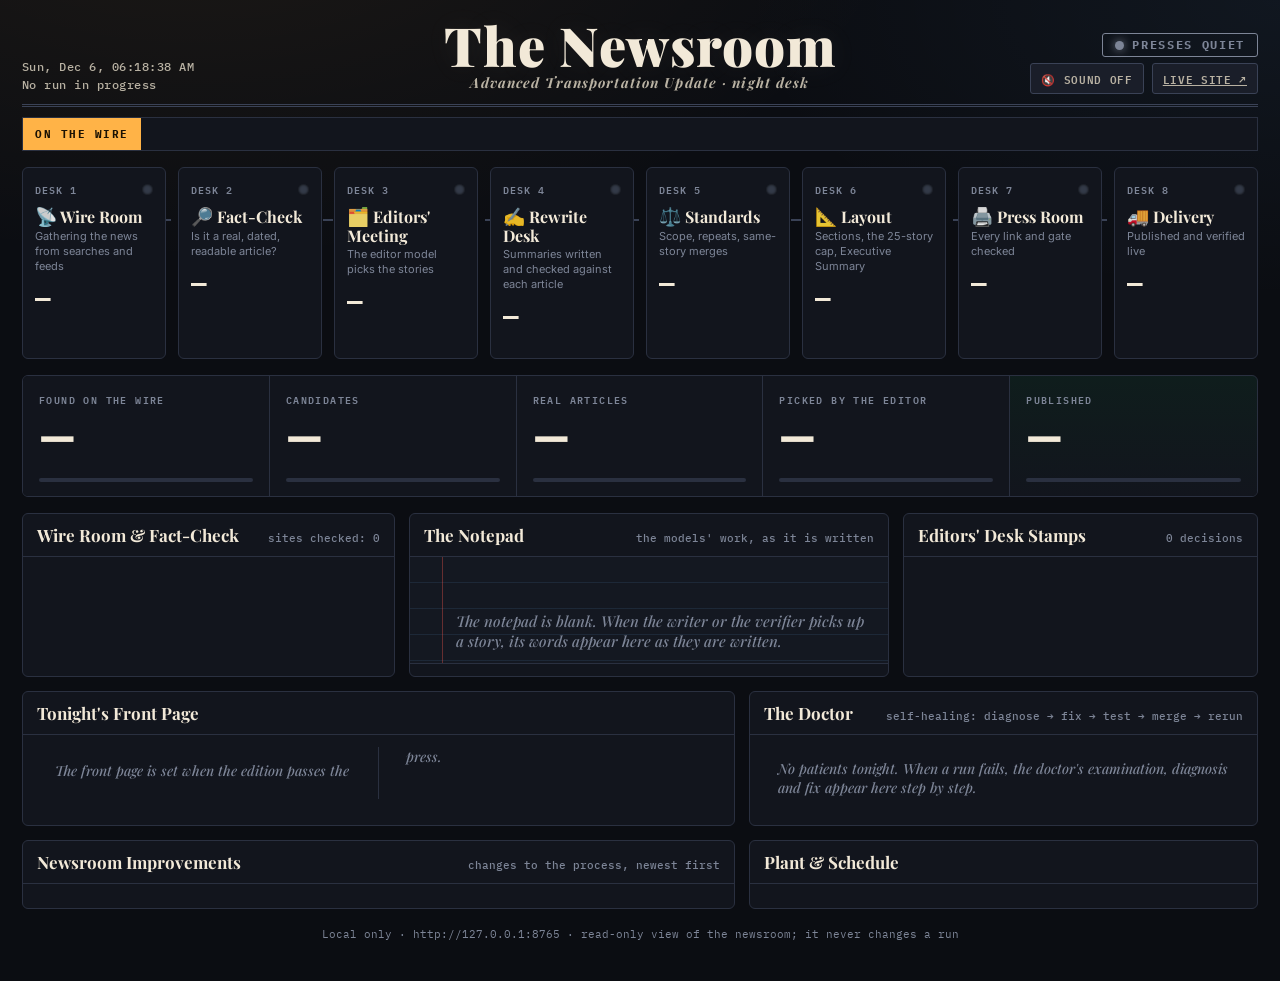
==== commit a626e28b: "Live page Tier 1: one entry per event, U.S. focus, compact lead, story links, Pause, check marks - l" ====
--- a/dashboard/index.html
+++ b/dashboard/index.html
@@ -609,7 +609,7 @@
     <div class="svc" style="grid-column:1/3"><span class="lamp ${st.models && st.models.length ? "on" : ""}"></span>Loaded: ${esc((st.models || []).join(", ") || "none (models load on demand)")}</div>
     <div class="svc" style="grid-column:1/3;color:var(--paper-dim)">Writer ${esc(st.writer)} · Verifier ${esc(st.verifier)}</div>
     ${(() => { const L = st.live_site || {}; return `<div class="svc" style="grid-column:1/3"><span class="lamp ${L.running ? (L.level === "LIVE" ? "on" : "") : "off"}"></span>Live site: ${L.running
-      ? `${esc(L.level)}${L.reason ? " (" + esc(L.reason) + ")" : ""} · ${L.on_page} on the page, ${L.queued} waiting · <a href="${esc(L.preview)}" target="_blank" rel="noopener" style="color:inherit">open</a>`
+      ? `${esc(L.level)}${L.reason ? " (" + esc(L.reason) + ")" : ""} · ${L.on_page} on the page, ${L.queued} waiting${L.unsorted ? ", " + L.unsorted + " to group" : ""} · <a href="${esc(L.preview)}" target="_blank" rel="noopener" style="color:inherit">open</a>`
         + ` · public copy ${L.public_error ? "FAILING: " + esc(L.public_error) : L.public_age == null ? "not pushed yet" : "pushed " + Math.round(L.public_age / 60) + " min ago"}`
         + (L.held_until ? ` · owner's headline until ${esc(new Date(L.held_until).toLocaleTimeString("en-US", { timeZone: "America/New_York", hour: "numeric", minute: "2-digit" }))}` : "")
       : "not running"}</div>`; })()}
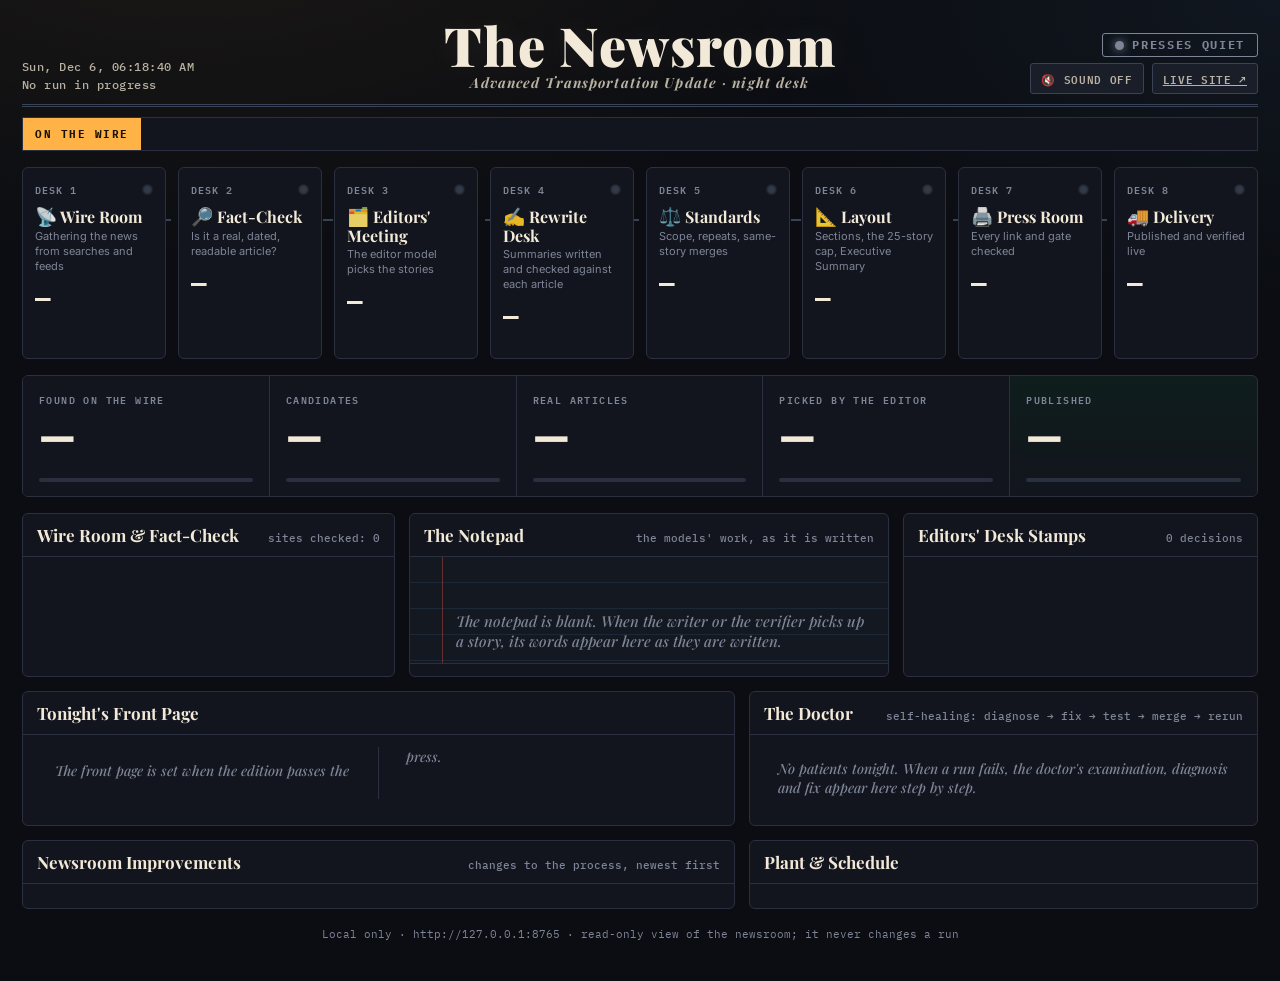
==== commit 05be86fc: "Live page: search, daily archive (/days/), dark mode, relative times Search looks through the storie" ====
--- a/dashboard/index.html
+++ b/dashboard/index.html
@@ -609,7 +609,7 @@
     <div class="svc" style="grid-column:1/3"><span class="lamp ${st.models && st.models.length ? "on" : ""}"></span>Loaded: ${esc((st.models || []).join(", ") || "none (models load on demand)")}</div>
     <div class="svc" style="grid-column:1/3;color:var(--paper-dim)">Writer ${esc(st.writer)} · Verifier ${esc(st.verifier)}</div>
     ${(() => { const L = st.live_site || {}; return `<div class="svc" style="grid-column:1/3"><span class="lamp ${L.running ? (L.level === "LIVE" ? "on" : "") : "off"}"></span>Live site: ${L.running
-      ? `${esc(L.level)}${L.reason ? " (" + esc(L.reason) + ")" : ""} · ${L.on_page} on the page, ${L.queued} waiting${L.unsorted ? ", " + L.unsorted + " to group" : ""} · <a href="${esc(L.preview)}" target="_blank" rel="noopener" style="color:inherit">open</a>`
+      ? `${esc(L.level)}${L.reason ? " (" + esc(L.reason) + ")" : ""} · ${L.on_page} on the page, ${L.queued} waiting${L.unsorted ? ", " + L.unsorted + " to group" : ""} · <a href="${esc(L.preview)}" target="_blank" rel="noopener" style="color:inherit">open</a> · <a href="${esc(L.preview)}days/" target="_blank" rel="noopener" style="color:inherit">${L.days || 0} past days</a>`
         + ` · public copy ${L.public_error ? "FAILING: " + esc(L.public_error) : L.public_age == null ? "not pushed yet" : "pushed " + Math.round(L.public_age / 60) + " min ago"}`
         + (L.held_until ? ` · owner's headline until ${esc(new Date(L.held_until).toLocaleTimeString("en-US", { timeZone: "America/New_York", hour: "numeric", minute: "2-digit" }))}` : "")
       : "not running"}</div>`; })()}
